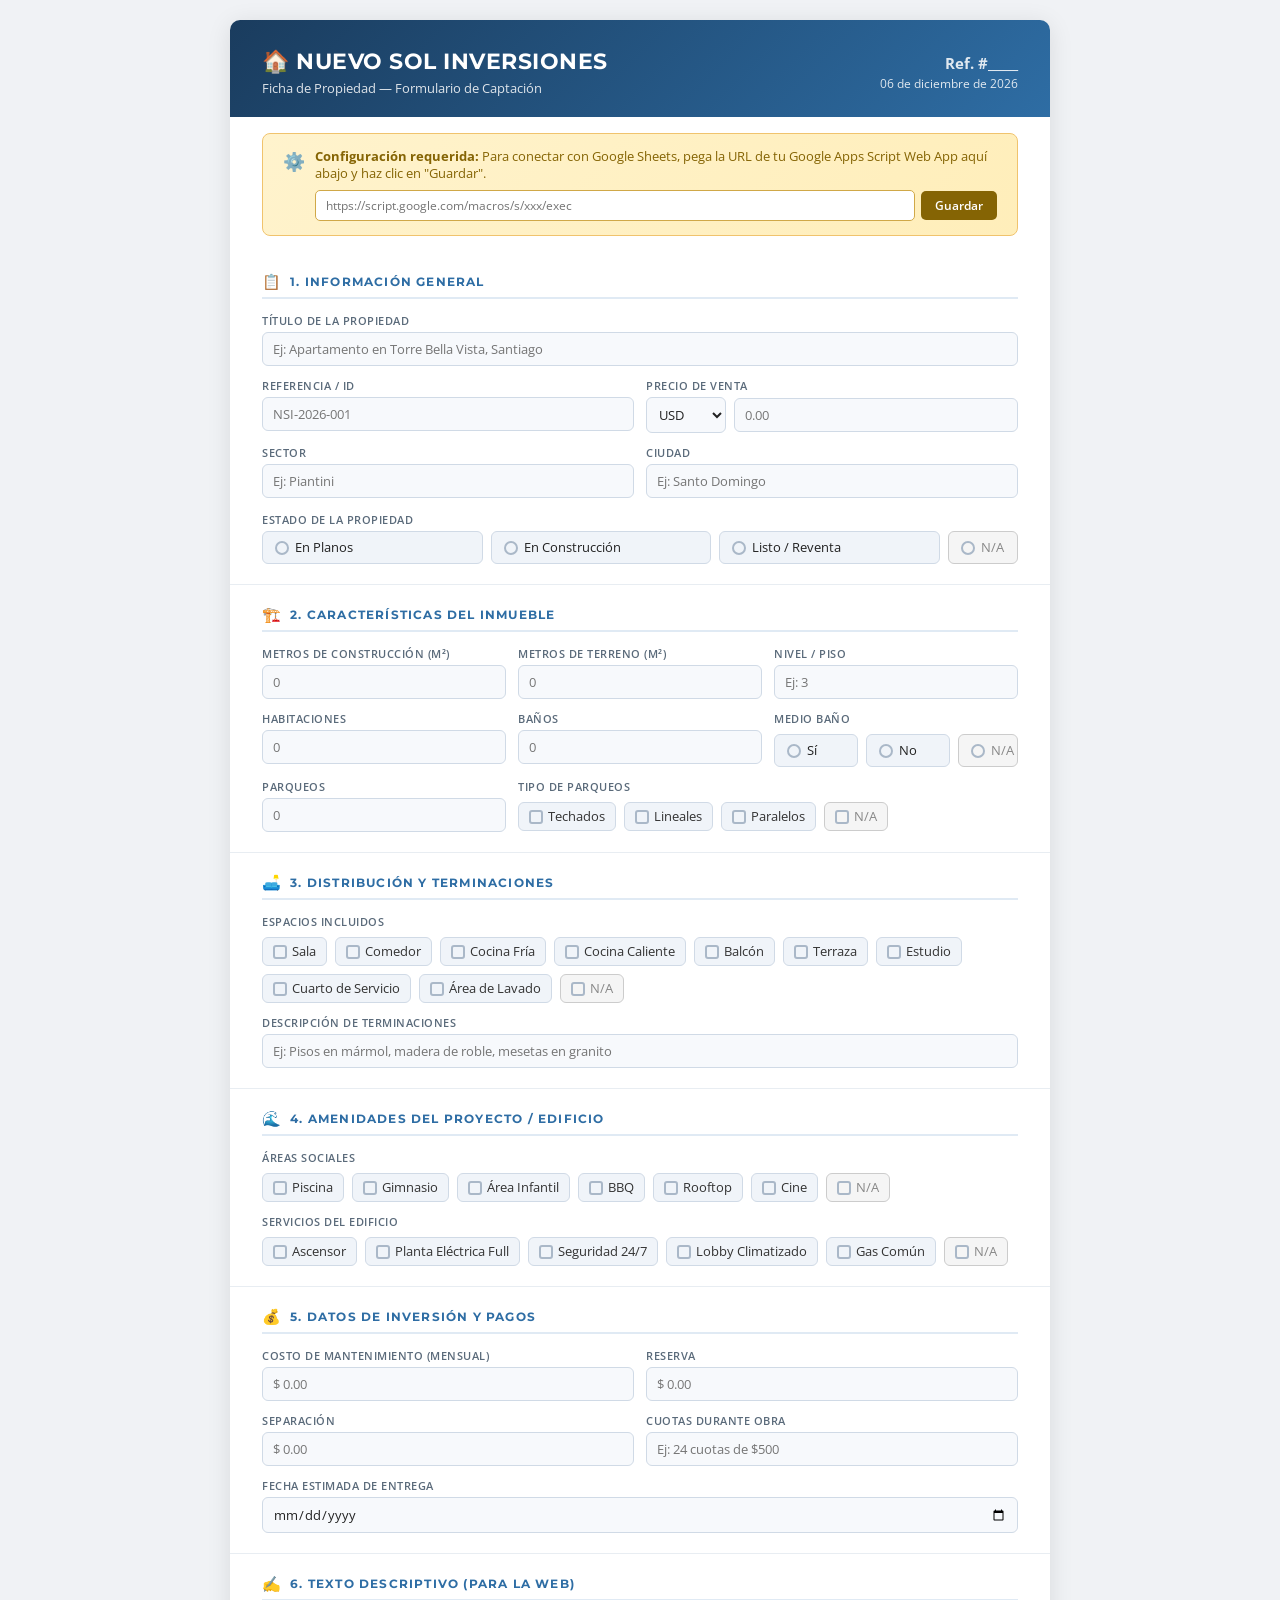
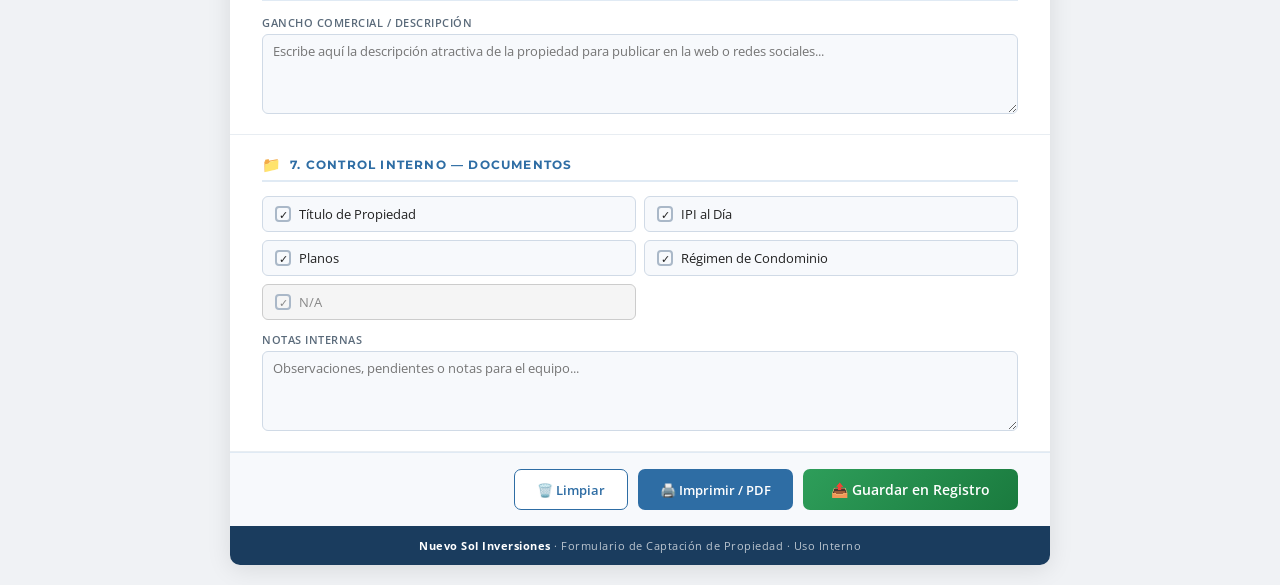
==== Fichas de propiedades/ficha_propiedad.html @ d0dce5ec "🏠 Nuevo Sol Inversiones - Ficha de propiedad interactiva con integración Google Sheets" ====
<!DOCTYPE html>
<html lang="es">
<head>
<meta charset="UTF-8">
<meta name="viewport" content="width=device-width, initial-scale=1.0">
<title>Ficha de Propiedad - Nuevo Sol Inversiones</title>
<meta name="description" content="Formulario de captación de propiedades — Nuevo Sol Inversiones. Registro interno de inmuebles.">
<style>
  @import url('https://fonts.googleapis.com/css2?family=Montserrat:wght@400;600;700&family=Open+Sans:wght@400;600&display=swap');

  * { box-sizing: border-box; margin: 0; padding: 0; }

  body {
    font-family: 'Open Sans', sans-serif;
    background: #f0f2f5;
    color: #222;
    padding: 20px;
  }

  .page {
    max-width: 820px;
    margin: 0 auto;
    background: #fff;
    border-radius: 10px;
    overflow: hidden;
    box-shadow: 0 4px 24px rgba(0,0,0,0.10);
  }

  /* HEADER */
  .header {
    background: linear-gradient(135deg, #1a3c5e 0%, #2e6da4 100%);
    color: #fff;
    padding: 28px 32px 20px;
    display: flex;
    align-items: center;
    justify-content: space-between;
    gap: 16px;
  }
  .header-left h1 {
    font-family: 'Montserrat', sans-serif;
    font-size: 22px;
    font-weight: 700;
    letter-spacing: 0.5px;
  }
  .header-left p {
    font-size: 13px;
    opacity: 0.85;
    margin-top: 4px;
  }
  .header-right {
    text-align: right;
    font-size: 12px;
    opacity: 0.85;
  }
  .header-right .ref {
    font-size: 15px;
    font-weight: 700;
    margin-bottom: 2px;
  }

  /* SECTIONS */
  .section {
    padding: 20px 32px;
    border-bottom: 1px solid #e8edf2;
  }
  .section:last-child { border-bottom: none; }

  .section-title {
    font-family: 'Montserrat', sans-serif;
    font-size: 12px;
    font-weight: 700;
    letter-spacing: 1.2px;
    text-transform: uppercase;
    color: #2e6da4;
    margin-bottom: 14px;
    padding-bottom: 6px;
    border-bottom: 2px solid #e0eaf4;
    display: flex;
    align-items: center;
    gap: 8px;
  }
  .section-title span { font-size: 15px; }

  /* GRID */
  .grid { display: grid; gap: 12px; }
  .grid-2 { grid-template-columns: 1fr 1fr; }
  .grid-3 { grid-template-columns: 1fr 1fr 1fr; }
  .col-span-2 { grid-column: span 2; }
  .col-span-3 { grid-column: span 3; }

  /* FIELD */
  .field { display: flex; flex-direction: column; gap: 4px; }
  .field label.field-label {
    font-size: 11px;
    font-weight: 600;
    color: #5a6a7a;
    text-transform: uppercase;
    letter-spacing: 0.5px;
  }
  .field input[type="text"],
  .field input[type="number"],
  .field input[type="date"],
  .field textarea,
  .field select {
    border: 1.5px solid #d0dae6;
    border-radius: 6px;
    padding: 7px 10px;
    font-size: 13px;
    font-family: 'Open Sans', sans-serif;
    color: #222;
    background: #f7f9fc;
    transition: border-color 0.2s;
    outline: none;
    width: 100%;
  }
  .field input:focus,
  .field textarea:focus,
  .field select:focus {
    border-color: #2e6da4;
    background: #fff;
  }
  .field textarea { resize: vertical; min-height: 80px; }

  /* PRECIO */
  .precio-group {
    display: flex;
    gap: 8px;
    align-items: center;
  }
  .precio-group select {
    width: 80px;
    flex-shrink: 0;
    border: 1.5px solid #d0dae6;
    border-radius: 6px;
    padding: 7px 8px;
    font-size: 13px;
    background: #f7f9fc;
    font-family: 'Open Sans', sans-serif;
    outline: none;
    cursor: pointer;
  }
  .precio-group select:focus { border-color: #2e6da4; }
  .precio-group input { flex: 1; }

  /* CHECKBOXES */
  .check-group {
    display: flex;
    flex-wrap: wrap;
    gap: 8px;
    margin-top: 4px;
  }
  .check-item {
    display: flex;
    align-items: center;
    gap: 5px;
    font-size: 12.5px;
    color: #333;
    cursor: pointer;
    background: #f0f4f9;
    border: 1.5px solid #d0dae6;
    border-radius: 6px;
    padding: 5px 10px;
    transition: all 0.15s;
    user-select: none;
  }
  .check-item:hover {
    border-color: #aab8c8;
    background: #e8ecf2;
  }
  .check-item input[type="checkbox"] {
    position: absolute;
    opacity: 0;
    width: 0;
    height: 0;
    pointer-events: none;
  }
  .check-item.checked {
    background: #e0eaf8;
    border-color: #2e6da4;
    color: #1a3c5e;
    font-weight: 600;
  }
  .check-item .box {
    width: 14px; height: 14px;
    border: 2px solid #aab8c8;
    border-radius: 3px;
    display: flex; align-items: center; justify-content: center;
    font-size: 10px; color: #2e6da4;
    flex-shrink: 0;
    transition: all 0.15s;
  }
  .check-item.checked .box {
    background: #2e6da4;
    border-color: #2e6da4;
    color: #fff;
  }

  /* N/A items */
  .check-item.na-item {
    background: #f5f5f5;
    border-color: #ccc;
    color: #888;
  }
  .check-item.na-item:hover {
    background: #eee;
    border-color: #aaa;
  }
  .check-item.na-item.checked {
    background: #e8e8e8;
    border-color: #999;
    color: #555;
    font-weight: 600;
  }
  .check-item.na-item.checked .box {
    background: #999;
    border-color: #999;
    color: #fff;
  }

  /* ESTADO (radio groups) */
  .estado-group {
    display: flex;
    gap: 8px;
    flex-wrap: wrap;
  }
  .estado-item {
    flex: 1;
    min-width: 100px;
    display: flex;
    align-items: center;
    gap: 6px;
    font-size: 12.5px;
    cursor: pointer;
    background: #f0f4f9;
    border: 1.5px solid #d0dae6;
    border-radius: 6px;
    padding: 7px 12px;
    transition: all 0.15s;
    user-select: none;
  }
  .estado-item:hover {
    border-color: #aab8c8;
    background: #e8ecf2;
  }
  .estado-item input[type="radio"] {
    position: absolute;
    opacity: 0;
    width: 0;
    height: 0;
    pointer-events: none;
  }
  .estado-item.selected {
    background: #e0eaf8;
    border-color: #2e6da4;
    color: #1a3c5e;
    font-weight: 600;
  }
  .radio-dot {
    width: 14px; height: 14px;
    border: 2px solid #aab8c8;
    border-radius: 50%;
    display: flex; align-items: center; justify-content: center;
    flex-shrink: 0;
    transition: all 0.15s;
  }
  .estado-item.selected .radio-dot {
    border-color: #2e6da4;
    background: #2e6da4;
    box-shadow: inset 0 0 0 3px #fff;
  }

  /* N/A radio */
  .estado-item.na-item {
    background: #f5f5f5;
    border-color: #ccc;
    color: #888;
    flex: 0;
    min-width: 70px;
  }
  .estado-item.na-item:hover {
    background: #eee;
    border-color: #aaa;
  }
  .estado-item.na-item.selected {
    background: #e8e8e8;
    border-color: #999;
    color: #555;
    font-weight: 600;
  }
  .estado-item.na-item.selected .radio-dot {
    border-color: #999;
    background: #999;
    box-shadow: inset 0 0 0 3px #fff;
  }

  /* DOCS CHECKLIST */
  .doc-list {
    display: grid;
    grid-template-columns: 1fr 1fr;
    gap: 8px;
  }
  .doc-item {
    display: flex;
    align-items: center;
    gap: 8px;
    font-size: 13px;
    padding: 8px 12px;
    background: #f7f9fc;
    border: 1.5px solid #d0dae6;
    border-radius: 6px;
    cursor: pointer;
    transition: all 0.15s;
    user-select: none;
  }
  .doc-item:hover {
    border-color: #aab8c8;
    background: #eef2f7;
  }
  .doc-item.checked {
    background: #eaf5ea;
    border-color: #3a9a5c;
    color: #1e5c33;
    font-weight: 600;
  }
  .doc-item input[type="checkbox"] {
    position: absolute;
    opacity: 0;
    width: 0;
    height: 0;
    pointer-events: none;
  }
  .doc-box {
    width: 16px; height: 16px;
    border: 2px solid #aab8c8;
    border-radius: 4px;
    display: flex; align-items: center; justify-content: center;
    font-size: 11px;
    flex-shrink: 0;
    transition: all 0.15s;
  }
  .doc-item.checked .doc-box {
    background: #3a9a5c;
    border-color: #3a9a5c;
    color: #fff;
  }
  /* N/A doc item */
  .doc-item.na-item {
    background: #f5f5f5;
    border-color: #ccc;
    color: #888;
  }
  .doc-item.na-item:hover {
    background: #eee;
    border-color: #aaa;
  }
  .doc-item.na-item.checked {
    background: #e8e8e8;
    border-color: #999;
    color: #555;
    font-weight: 600;
  }
  .doc-item.na-item.checked .doc-box {
    background: #999;
    border-color: #999;
    color: #fff;
  }

  /* FOOTER */
  .footer {
    background: #1a3c5e;
    color: rgba(255,255,255,0.7);
    text-align: center;
    padding: 12px;
    font-size: 11px;
    letter-spacing: 0.5px;
  }
  .footer strong { color: #fff; }

  /* ACTIONS */
  .actions {
    display: flex;
    justify-content: flex-end;
    gap: 10px;
    padding: 16px 32px;
    background: #f7f9fc;
    border-top: 1px solid #e0eaf4;
    flex-wrap: wrap;
  }
  .btn {
    padding: 9px 22px;
    border-radius: 7px;
    font-size: 13px;
    font-weight: 600;
    cursor: pointer;
    border: none;
    font-family: 'Open Sans', sans-serif;
    transition: all 0.2s;
    display: inline-flex;
    align-items: center;
    gap: 6px;
  }
  .btn-outline {
    background: #fff;
    border: 1.5px solid #2e6da4;
    color: #2e6da4;
  }
  .btn-outline:hover { background: #e0eaf8; }
  .btn-primary {
    background: #2e6da4;
    color: #fff;
  }
  .btn-primary:hover { background: #1a3c5e; }
  .btn-success {
    background: linear-gradient(135deg, #2e9e5a 0%, #1a7a3e 100%);
    color: #fff;
    padding: 11px 28px;
    font-size: 14px;
  }
  .btn-success:hover { background: linear-gradient(135deg, #1a7a3e 0%, #145c2e 100%); }
  .btn:disabled {
    opacity: 0.6;
    cursor: not-allowed;
  }

  /* SPINNER */
  .spinner {
    width: 16px;
    height: 16px;
    border: 2px solid rgba(255,255,255,0.3);
    border-top-color: #fff;
    border-radius: 50%;
    animation: spin 0.6s linear infinite;
    display: none;
  }
  .btn.loading .spinner { display: inline-block; }
  .btn.loading .btn-text { display: none; }
  @keyframes spin { to { transform: rotate(360deg); } }

  /* TOAST */
  .toast-container {
    position: fixed;
    top: 20px;
    right: 20px;
    z-index: 10000;
    display: flex;
    flex-direction: column;
    gap: 10px;
  }
  .toast {
    padding: 14px 22px;
    border-radius: 10px;
    font-size: 13px;
    font-weight: 600;
    font-family: 'Open Sans', sans-serif;
    color: #fff;
    box-shadow: 0 6px 24px rgba(0,0,0,0.18);
    animation: toastIn 0.35s ease-out;
    display: flex;
    align-items: center;
    gap: 8px;
    max-width: 360px;
  }
  .toast.success { background: linear-gradient(135deg, #2e9e5a, #1a7a3e); }
  .toast.error { background: linear-gradient(135deg, #d9534f, #b52b27); }
  .toast.info { background: linear-gradient(135deg, #2e6da4, #1a3c5e); }
  .toast.removing { animation: toastOut 0.3s ease-in forwards; }
  @keyframes toastIn { from { opacity: 0; transform: translateX(80px); } to { opacity: 1; transform: translateX(0); } }
  @keyframes toastOut { from { opacity: 1; transform: translateX(0); } to { opacity: 0; transform: translateX(80px); } }

  /* CONFIG BANNER */
  .config-banner {
    background: linear-gradient(135deg, #fff3cd 0%, #ffeeba 100%);
    border: 1.5px solid #f0c36d;
    border-radius: 8px;
    padding: 14px 20px;
    margin: 16px 32px;
    font-size: 12.5px;
    color: #856404;
    display: flex;
    align-items: flex-start;
    gap: 10px;
  }
  .config-banner .banner-icon { font-size: 18px; flex-shrink: 0; margin-top: 1px; }
  .config-banner code {
    background: rgba(0,0,0,0.08);
    padding: 2px 6px;
    border-radius: 4px;
    font-size: 11px;
    word-break: break-all;
  }
  .config-banner a {
    color: #856404;
    font-weight: 600;
  }

  @media print {
    body { background: #fff; padding: 0; }
    .page { box-shadow: none; border-radius: 0; }
    .actions { display: none; }
    .config-banner { display: none; }
    .toast-container { display: none; }
  }

  @media (max-width: 600px) {
    .grid-2, .grid-3 { grid-template-columns: 1fr; }
    .col-span-2, .col-span-3 { grid-column: span 1; }
    .doc-list { grid-template-columns: 1fr; }
    .section { padding: 16px; }
    .header { flex-direction: column; align-items: flex-start; }
    .header-right { text-align: left; }
    .actions { padding: 12px 16px; }
    .config-banner { margin: 12px 16px; }
  }
</style>
</head>
<body>

<div class="toast-container" id="toastContainer"></div>

<div class="page">

  <!-- HEADER -->
  <div class="header">
    <div class="header-left">
      <h1>🏠 NUEVO SOL INVERSIONES</h1>
      <p>Ficha de Propiedad — Formulario de Captación</p>
    </div>
    <div class="header-right">
      <div class="ref">Ref. #<span id="refNum">_____</span></div>
      <div id="fechaHoy"></div>
    </div>
  </div>

  <!-- CONFIG BANNER -->
  <div class="config-banner" id="configBanner">
    <div class="banner-icon">⚙️</div>
    <div>
      <strong>Configuración requerida:</strong> Para conectar con Google Sheets, pega la URL de tu Google Apps Script Web App aquí abajo y haz clic en "Guardar".<br>
      <div style="margin-top:8px; display:flex; gap:6px; align-items:center; flex-wrap:wrap;">
        <input type="text" id="sheetsUrlInput" placeholder="https://script.google.com/macros/s/xxx/exec" 
               style="flex:1; min-width:200px; padding:6px 10px; border:1.5px solid #d0a848; border-radius:5px; font-size:12px; font-family:'Open Sans',sans-serif; outline:none;">
        <button onclick="saveGoogleSheetsUrl()" style="padding:6px 14px; background:#856404; color:#fff; border:none; border-radius:5px; font-size:12px; font-weight:600; cursor:pointer; font-family:'Open Sans',sans-serif;">Guardar</button>
      </div>
    </div>
  </div>

  <form id="propertyForm" onsubmit="return false;">

  <!-- 1. INFORMACIÓN GENERAL -->
  <div class="section">
    <div class="section-title"><span>📋</span> 1. Información General</div>
    <div class="grid grid-2">
      <div class="field col-span-2">
        <label class="field-label" for="titulo_propiedad">Título de la Propiedad</label>
        <input type="text" id="titulo_propiedad" name="titulo_propiedad" placeholder="Ej: Apartamento en Torre Bella Vista, Santiago">
      </div>
      <div class="field">
        <label class="field-label" for="referencia_id">Referencia / ID</label>
        <input type="text" id="referencia_id" name="referencia_id" placeholder="NSI-2026-001" oninput="document.getElementById('refNum').textContent = this.value || '_____'">
      </div>
      <div class="field">
        <label class="field-label">Precio de Venta</label>
        <div class="precio-group">
          <select id="moneda" name="moneda">
            <option value="USD">USD</option>
            <option value="DOP">DOP</option>
          </select>
          <input type="text" id="precio_venta" name="precio_venta" placeholder="0.00">
        </div>
      </div>
      <div class="field">
        <label class="field-label" for="sector">Sector</label>
        <input type="text" id="sector" name="sector" placeholder="Ej: Piantini">
      </div>
      <div class="field">
        <label class="field-label" for="ciudad">Ciudad</label>
        <input type="text" id="ciudad" name="ciudad" placeholder="Ej: Santo Domingo">
      </div>
    </div>
    <div style="margin-top:14px;">
      <div class="field">
        <label class="field-label">Estado de la Propiedad</label>
        <div class="estado-group" id="estadoGroup" data-name="estado_propiedad">
          <label class="estado-item" onclick="selectRadio(this)">
            <input type="radio" name="estado_propiedad" value="En Planos">
            <div class="radio-dot"></div> En Planos
          </label>
          <label class="estado-item" onclick="selectRadio(this)">
            <input type="radio" name="estado_propiedad" value="En Construcción">
            <div class="radio-dot"></div> En Construcción
          </label>
          <label class="estado-item" onclick="selectRadio(this)">
            <input type="radio" name="estado_propiedad" value="Listo / Reventa">
            <div class="radio-dot"></div> Listo / Reventa
          </label>
          <label class="estado-item na-item" onclick="selectRadio(this)">
            <input type="radio" name="estado_propiedad" value="N/A">
            <div class="radio-dot"></div> N/A
          </label>
        </div>
      </div>
    </div>
  </div>

  <!-- 2. CARACTERÍSTICAS -->
  <div class="section">
    <div class="section-title"><span>🏗️</span> 2. Características del Inmueble</div>
    <div class="grid grid-3">
      <div class="field">
        <label class="field-label" for="metros_construccion">Metros de Construcción (m²)</label>
        <input type="number" id="metros_construccion" name="metros_construccion" placeholder="0" min="0">
      </div>
      <div class="field">
        <label class="field-label" for="metros_terreno">Metros de Terreno (m²)</label>
        <input type="number" id="metros_terreno" name="metros_terreno" placeholder="0" min="0">
      </div>
      <div class="field">
        <label class="field-label" for="nivel_piso">Nivel / Piso</label>
        <input type="text" id="nivel_piso" name="nivel_piso" placeholder="Ej: 3">
      </div>
      <div class="field">
        <label class="field-label" for="habitaciones">Habitaciones</label>
        <input type="number" id="habitaciones" name="habitaciones" placeholder="0" min="0">
      </div>
      <div class="field">
        <label class="field-label" for="banos">Baños</label>
        <input type="number" id="banos" name="banos" placeholder="0" min="0">
      </div>
      <div class="field">
        <label class="field-label">Medio Baño</label>
        <div class="estado-group" style="margin-top:4px;" data-name="medio_bano">
          <label class="estado-item" onclick="selectRadio(this)" style="min-width:60px">
            <input type="radio" name="medio_bano" value="Sí">
            <div class="radio-dot"></div> Sí
          </label>
          <label class="estado-item" onclick="selectRadio(this)" style="min-width:60px">
            <input type="radio" name="medio_bano" value="No">
            <div class="radio-dot"></div> No
          </label>
          <label class="estado-item na-item" onclick="selectRadio(this)" style="min-width:60px">
            <input type="radio" name="medio_bano" value="N/A">
            <div class="radio-dot"></div> N/A
          </label>
        </div>
      </div>
      <div class="field">
        <label class="field-label" for="parqueos_cantidad">Parqueos</label>
        <input type="number" id="parqueos_cantidad" name="parqueos_cantidad" placeholder="0" min="0">
      </div>
      <div class="field col-span-2">
        <label class="field-label">Tipo de Parqueos</label>
        <div class="check-group" data-group="tipo_parqueos">
          <label class="check-item" onclick="toggleCheck(this)"><input type="checkbox" name="tipo_parqueos" value="Techados"><div class="box"></div> Techados</label>
          <label class="check-item" onclick="toggleCheck(this)"><input type="checkbox" name="tipo_parqueos" value="Lineales"><div class="box"></div> Lineales</label>
          <label class="check-item" onclick="toggleCheck(this)"><input type="checkbox" name="tipo_parqueos" value="Paralelos"><div class="box"></div> Paralelos</label>
          <label class="check-item na-item" onclick="toggleNa(this, 'tipo_parqueos')"><input type="checkbox" name="tipo_parqueos" value="N/A"><div class="box"></div> N/A</label>
        </div>
      </div>
    </div>
  </div>

  <!-- 3. DISTRIBUCIÓN Y TERMINACIONES -->
  <div class="section">
    <div class="section-title"><span>🛋️</span> 3. Distribución y Terminaciones</div>
    <div class="field" style="margin-bottom:12px;">
      <label class="field-label">Espacios Incluidos</label>
      <div class="check-group" data-group="espacios_incluidos">
        <label class="check-item" onclick="toggleCheck(this)"><input type="checkbox" name="espacios_incluidos" value="Sala"><div class="box"></div> Sala</label>
        <label class="check-item" onclick="toggleCheck(this)"><input type="checkbox" name="espacios_incluidos" value="Comedor"><div class="box"></div> Comedor</label>
        <label class="check-item" onclick="toggleCheck(this)"><input type="checkbox" name="espacios_incluidos" value="Cocina Fría"><div class="box"></div> Cocina Fría</label>
        <label class="check-item" onclick="toggleCheck(this)"><input type="checkbox" name="espacios_incluidos" value="Cocina Caliente"><div class="box"></div> Cocina Caliente</label>
        <label class="check-item" onclick="toggleCheck(this)"><input type="checkbox" name="espacios_incluidos" value="Balcón"><div class="box"></div> Balcón</label>
        <label class="check-item" onclick="toggleCheck(this)"><input type="checkbox" name="espacios_incluidos" value="Terraza"><div class="box"></div> Terraza</label>
        <label class="check-item" onclick="toggleCheck(this)"><input type="checkbox" name="espacios_incluidos" value="Estudio"><div class="box"></div> Estudio</label>
        <label class="check-item" onclick="toggleCheck(this)"><input type="checkbox" name="espacios_incluidos" value="Cuarto de Servicio"><div class="box"></div> Cuarto de Servicio</label>
        <label class="check-item" onclick="toggleCheck(this)"><input type="checkbox" name="espacios_incluidos" value="Área de Lavado"><div class="box"></div> Área de Lavado</label>
        <label class="check-item na-item" onclick="toggleNa(this, 'espacios_incluidos')"><input type="checkbox" name="espacios_incluidos" value="N/A"><div class="box"></div> N/A</label>
      </div>
    </div>
    <div class="field">
      <label class="field-label" for="terminaciones">Descripción de Terminaciones</label>
      <input type="text" id="terminaciones" name="terminaciones" placeholder="Ej: Pisos en mármol, madera de roble, mesetas en granito">
    </div>
  </div>

  <!-- 4. AMENIDADES -->
  <div class="section">
    <div class="section-title"><span>🌊</span> 4. Amenidades del Proyecto / Edificio</div>
    <div class="field" style="margin-bottom:12px;">
      <label class="field-label">Áreas Sociales</label>
      <div class="check-group" data-group="areas_sociales">
        <label class="check-item" onclick="toggleCheck(this)"><input type="checkbox" name="areas_sociales" value="Piscina"><div class="box"></div> Piscina</label>
        <label class="check-item" onclick="toggleCheck(this)"><input type="checkbox" name="areas_sociales" value="Gimnasio"><div class="box"></div> Gimnasio</label>
        <label class="check-item" onclick="toggleCheck(this)"><input type="checkbox" name="areas_sociales" value="Área Infantil"><div class="box"></div> Área Infantil</label>
        <label class="check-item" onclick="toggleCheck(this)"><input type="checkbox" name="areas_sociales" value="BBQ"><div class="box"></div> BBQ</label>
        <label class="check-item" onclick="toggleCheck(this)"><input type="checkbox" name="areas_sociales" value="Rooftop"><div class="box"></div> Rooftop</label>
        <label class="check-item" onclick="toggleCheck(this)"><input type="checkbox" name="areas_sociales" value="Cine"><div class="box"></div> Cine</label>
        <label class="check-item na-item" onclick="toggleNa(this, 'areas_sociales')"><input type="checkbox" name="areas_sociales" value="N/A"><div class="box"></div> N/A</label>
      </div>
    </div>
    <div class="field">
      <label class="field-label">Servicios del Edificio</label>
      <div class="check-group" data-group="servicios_edificio">
        <label class="check-item" onclick="toggleCheck(this)"><input type="checkbox" name="servicios_edificio" value="Ascensor"><div class="box"></div> Ascensor</label>
        <label class="check-item" onclick="toggleCheck(this)"><input type="checkbox" name="servicios_edificio" value="Planta Eléctrica Full"><div class="box"></div> Planta Eléctrica Full</label>
        <label class="check-item" onclick="toggleCheck(this)"><input type="checkbox" name="servicios_edificio" value="Seguridad 24/7"><div class="box"></div> Seguridad 24/7</label>
        <label class="check-item" onclick="toggleCheck(this)"><input type="checkbox" name="servicios_edificio" value="Lobby Climatizado"><div class="box"></div> Lobby Climatizado</label>
        <label class="check-item" onclick="toggleCheck(this)"><input type="checkbox" name="servicios_edificio" value="Gas Común"><div class="box"></div> Gas Común</label>
        <label class="check-item na-item" onclick="toggleNa(this, 'servicios_edificio')"><input type="checkbox" name="servicios_edificio" value="N/A"><div class="box"></div> N/A</label>
      </div>
    </div>
  </div>

  <!-- 5. DATOS DE INVERSIÓN -->
  <div class="section">
    <div class="section-title"><span>💰</span> 5. Datos de Inversión y Pagos</div>
    <div class="grid grid-2">
      <div class="field">
        <label class="field-label" for="costo_mantenimiento">Costo de Mantenimiento (mensual)</label>
        <input type="text" id="costo_mantenimiento" name="costo_mantenimiento" placeholder="$ 0.00">
      </div>
      <div class="field">
        <label class="field-label" for="reserva">Reserva</label>
        <input type="text" id="reserva" name="reserva" placeholder="$ 0.00">
      </div>
      <div class="field">
        <label class="field-label" for="separacion">Separación</label>
        <input type="text" id="separacion" name="separacion" placeholder="$ 0.00">
      </div>
      <div class="field">
        <label class="field-label" for="cuotas_obra">Cuotas durante Obra</label>
        <input type="text" id="cuotas_obra" name="cuotas_obra" placeholder="Ej: 24 cuotas de $500">
      </div>
      <div class="field col-span-2">
        <label class="field-label" for="fecha_entrega">Fecha Estimada de Entrega</label>
        <input type="date" id="fecha_entrega" name="fecha_entrega">
      </div>
    </div>
  </div>

  <!-- 6. TEXTO DESCRIPTIVO -->
  <div class="section">
    <div class="section-title"><span>✍️</span> 6. Texto Descriptivo (para la Web)</div>
    <div class="field">
      <label class="field-label" for="descripcion_web">Gancho Comercial / Descripción</label>
      <textarea id="descripcion_web" name="descripcion_web" placeholder="Escribe aquí la descripción atractiva de la propiedad para publicar en la web o redes sociales..."></textarea>
    </div>
  </div>

  <!-- 7. CONTROL INTERNO -->
  <div class="section">
    <div class="section-title"><span>📁</span> 7. Control Interno — Documentos</div>
    <div class="doc-list" data-group="documentos">
      <label class="doc-item" onclick="toggleDoc(this)">
        <input type="checkbox" name="documentos" value="Título de Propiedad"><div class="doc-box">✓</div> Título de Propiedad
      </label>
      <label class="doc-item" onclick="toggleDoc(this)">
        <input type="checkbox" name="documentos" value="IPI al Día"><div class="doc-box">✓</div> IPI al Día
      </label>
      <label class="doc-item" onclick="toggleDoc(this)">
        <input type="checkbox" name="documentos" value="Planos"><div class="doc-box">✓</div> Planos
      </label>
      <label class="doc-item" onclick="toggleDoc(this)">
        <input type="checkbox" name="documentos" value="Régimen de Condominio"><div class="doc-box">✓</div> Régimen de Condominio
      </label>
      <label class="doc-item na-item" onclick="toggleDocNa(this)">
        <input type="checkbox" name="documentos" value="N/A"><div class="doc-box">✓</div> N/A
      </label>
    </div>
    <div class="field" style="margin-top:12px;">
      <label class="field-label" for="notas_internas">Notas Internas</label>
      <textarea id="notas_internas" name="notas_internas" placeholder="Observaciones, pendientes o notas para el equipo..."></textarea>
    </div>
  </div>

  <!-- ACTIONS -->
  <div class="actions">
    <button type="button" class="btn btn-outline" onclick="resetForm()" id="btnReset">🗑️ Limpiar</button>
    <button type="button" class="btn btn-primary" onclick="window.print()" id="btnPrint">🖨️ Imprimir / PDF</button>
    <button type="button" class="btn btn-success" onclick="submitToSheets()" id="btnSubmit">
      <span class="btn-text">📤 Guardar en Registro</span>
      <span class="spinner"></span>
    </button>
  </div>

  </form>

  <!-- FOOTER -->
  <div class="footer">
    <strong>Nuevo Sol Inversiones</strong> · Formulario de Captación de Propiedad · Uso Interno
  </div>

</div>

<script>
  // ============================
  // FECHA
  // ============================
  const hoy = new Date();
  document.getElementById('fechaHoy').textContent = hoy.toLocaleDateString('es-DO', {day:'2-digit', month:'long', year:'numeric'});

  // ============================
  // GOOGLE SHEETS URL CONFIG
  // ============================
  let GOOGLE_SHEETS_URL = localStorage.getItem('nuevo_sol_sheets_url') || '';

  function saveGoogleSheetsUrl() {
    const input = document.getElementById('sheetsUrlInput');
    const url = input.value.trim();
    if (!url) {
      showToast('Por favor, ingresa la URL del Web App', 'error');
      return;
    }
    GOOGLE_SHEETS_URL = url;
    localStorage.setItem('nuevo_sol_sheets_url', url);
    showToast('✅ URL guardada correctamente. Ya puedes enviar datos.', 'success');
    document.getElementById('configBanner').style.display = 'none';
  }

  // Si ya existe la URL en localStorage, ocultar el banner
  if (GOOGLE_SHEETS_URL) {
    document.getElementById('sheetsUrlInput').value = GOOGLE_SHEETS_URL;
    document.getElementById('configBanner').style.display = 'none';
  }

  // ============================
  // CHECKBOX TOGGLE
  // ============================
  function toggleCheck(el) {
    const cb = el.querySelector('input[type="checkbox"]');
    const isNa = el.classList.contains('na-item');

    // If clicking a regular item, uncheck N/A in same group
    if (!isNa) {
      const group = el.closest('[data-group]');
      if (group) {
        const naItem = group.querySelector('.na-item');
        if (naItem && naItem.classList.contains('checked')) {
          naItem.classList.remove('checked');
          naItem.querySelector('input[type="checkbox"]').checked = false;
        }
      }
    }

    cb.checked = !cb.checked;
    el.classList.toggle('checked', cb.checked);
  }

  // ============================
  // N/A CHECKBOX TOGGLE
  // ============================
  function toggleNa(el, groupName) {
    const cb = el.querySelector('input[type="checkbox"]');
    cb.checked = !cb.checked;
    el.classList.toggle('checked', cb.checked);

    // If N/A is now checked, uncheck all others in group
    if (cb.checked) {
      const group = el.closest('[data-group]');
      if (group) {
        group.querySelectorAll('.check-item:not(.na-item)').forEach(item => {
          item.classList.remove('checked');
          item.querySelector('input[type="checkbox"]').checked = false;
        });
      }
    }
  }

  // ============================
  // DOC CHECKBOX TOGGLE
  // ============================
  function toggleDoc(el) {
    const cb = el.querySelector('input[type="checkbox"]');

    // Uncheck N/A in docs
    const group = el.closest('[data-group]');
    if (group) {
      const naItem = group.querySelector('.na-item');
      if (naItem && naItem.classList.contains('checked')) {
        naItem.classList.remove('checked');
        naItem.querySelector('input[type="checkbox"]').checked = false;
      }
    }

    cb.checked = !cb.checked;
    el.classList.toggle('checked', cb.checked);
  }

  function toggleDocNa(el) {
    const cb = el.querySelector('input[type="checkbox"]');
    cb.checked = !cb.checked;
    el.classList.toggle('checked', cb.checked);

    // If N/A is checked, uncheck all other docs
    if (cb.checked) {
      const group = el.closest('[data-group]');
      if (group) {
        group.querySelectorAll('.doc-item:not(.na-item)').forEach(item => {
          item.classList.remove('checked');
          item.querySelector('input[type="checkbox"]').checked = false;
        });
      }
    }
  }

  // ============================
  // RADIO SELECT
  // ============================
  function selectRadio(el) {
    const group = el.parentElement;
    const radio = el.querySelector('input[type="radio"]');
    
    // Remove selected from all
    group.querySelectorAll('.estado-item').forEach(i => i.classList.remove('selected'));
    
    // Select this one
    el.classList.add('selected');
    radio.checked = true;
  }

  // ============================
  // RESET FORM
  // ============================
  function resetForm() {
    if (!confirm('¿Seguro que deseas limpiar todo el formulario?')) return;
    
    // Clear text/number/date inputs and textareas
    document.querySelectorAll('#propertyForm input[type="text"], #propertyForm input[type="number"], #propertyForm input[type="date"], #propertyForm textarea').forEach(i => i.value = '');
    
    // Reset select to first option
    document.querySelectorAll('#propertyForm select').forEach(s => s.selectedIndex = 0);
    
    // Uncheck all checkboxes
    document.querySelectorAll('.check-item, .doc-item').forEach(i => {
      i.classList.remove('checked');
      const cb = i.querySelector('input[type="checkbox"]');
      if (cb) cb.checked = false;
    });
    
    // Uncheck all radios
    document.querySelectorAll('.estado-item').forEach(i => {
      i.classList.remove('selected');
      const radio = i.querySelector('input[type="radio"]');
      if (radio) radio.checked = false;
    });
    
    document.getElementById('refNum').textContent = '_____';
    showToast('Formulario limpiado correctamente', 'info');
  }

  // ============================
  // COLLECT FORM DATA
  // ============================
  function collectFormData() {
    const data = {};

    // Simple text/number/date fields
    const simpleFields = [
      'titulo_propiedad', 'referencia_id', 'precio_venta', 'sector', 'ciudad',
      'metros_construccion', 'metros_terreno', 'nivel_piso', 'habitaciones', 'banos',
      'parqueos_cantidad', 'terminaciones', 'costo_mantenimiento', 'reserva',
      'separacion', 'cuotas_obra', 'fecha_entrega', 'descripcion_web', 'notas_internas'
    ];

    simpleFields.forEach(name => {
      const el = document.getElementById(name);
      data[name] = el ? el.value.trim() : '';
    });

    // Moneda select
    data.moneda = document.getElementById('moneda').value;

    // Radio groups
    const radioGroups = ['estado_propiedad', 'medio_bano'];
    radioGroups.forEach(name => {
      const checked = document.querySelector(`input[name="${name}"]:checked`);
      data[name] = checked ? checked.value : '';
    });

    // Checkbox groups
    const checkGroups = ['tipo_parqueos', 'espacios_incluidos', 'areas_sociales', 'servicios_edificio', 'documentos'];
    checkGroups.forEach(name => {
      const checked = document.querySelectorAll(`input[name="${name}"]:checked`);
      const values = Array.from(checked).map(cb => cb.value);
      data[name] = values.join(', ');
    });

    return data;
  }

  // ============================
  // SUBMIT TO GOOGLE SHEETS
  // ============================
  async function submitToSheets() {
    if (!GOOGLE_SHEETS_URL) {
      showToast('⚠️ Primero configura la URL de Google Sheets', 'error');
      document.getElementById('configBanner').style.display = 'flex';
      return;
    }

    const btn = document.getElementById('btnSubmit');
    btn.classList.add('loading');
    btn.disabled = true;

    const data = collectFormData();

    // Validate at least reference
    if (!data.referencia_id) {
      showToast('⚠️ Ingresa al menos la Referencia / ID de la propiedad', 'error');
      btn.classList.remove('loading');
      btn.disabled = false;
      return;
    }

    try {
      const response = await fetch(GOOGLE_SHEETS_URL, {
        method: 'POST',
        mode: 'no-cors',
        headers: { 'Content-Type': 'application/json' },
        body: JSON.stringify(data)
      });

      // With no-cors we can't read the response, but if fetch doesn't throw, it was sent
      showToast('✅ Propiedad guardada exitosamente en Google Sheets', 'success');
      
      // Ask if they want to clear the form
      setTimeout(() => {
        if (confirm('¿Deseas limpiar el formulario para registrar otra propiedad?')) {
          resetFormSilent();
        }
      }, 1000);

    } catch (error) {
      console.error('Error:', error);
      showToast('❌ Error al enviar datos. Verifica la URL de Google Sheets.', 'error');
    } finally {
      btn.classList.remove('loading');
      btn.disabled = false;
    }
  }

  // Silent reset (no confirmation)
  function resetFormSilent() {
    document.querySelectorAll('#propertyForm input[type="text"], #propertyForm input[type="number"], #propertyForm input[type="date"], #propertyForm textarea').forEach(i => i.value = '');
    document.querySelectorAll('#propertyForm select').forEach(s => s.selectedIndex = 0);
    document.querySelectorAll('.check-item, .doc-item').forEach(i => {
      i.classList.remove('checked');
      const cb = i.querySelector('input[type="checkbox"]');
      if (cb) cb.checked = false;
    });
    document.querySelectorAll('.estado-item').forEach(i => {
      i.classList.remove('selected');
      const radio = i.querySelector('input[type="radio"]');
      if (radio) radio.checked = false;
    });
    document.getElementById('refNum').textContent = '_____';
  }

  // ============================
  // TOAST NOTIFICATIONS
  // ============================
  function showToast(message, type = 'info') {
    const container = document.getElementById('toastContainer');
    const toast = document.createElement('div');
    toast.className = `toast ${type}`;
    toast.innerHTML = message;
    container.appendChild(toast);

    setTimeout(() => {
      toast.classList.add('removing');
      setTimeout(() => toast.remove(), 300);
    }, 4000);
  }
</script>
</body>
</html>
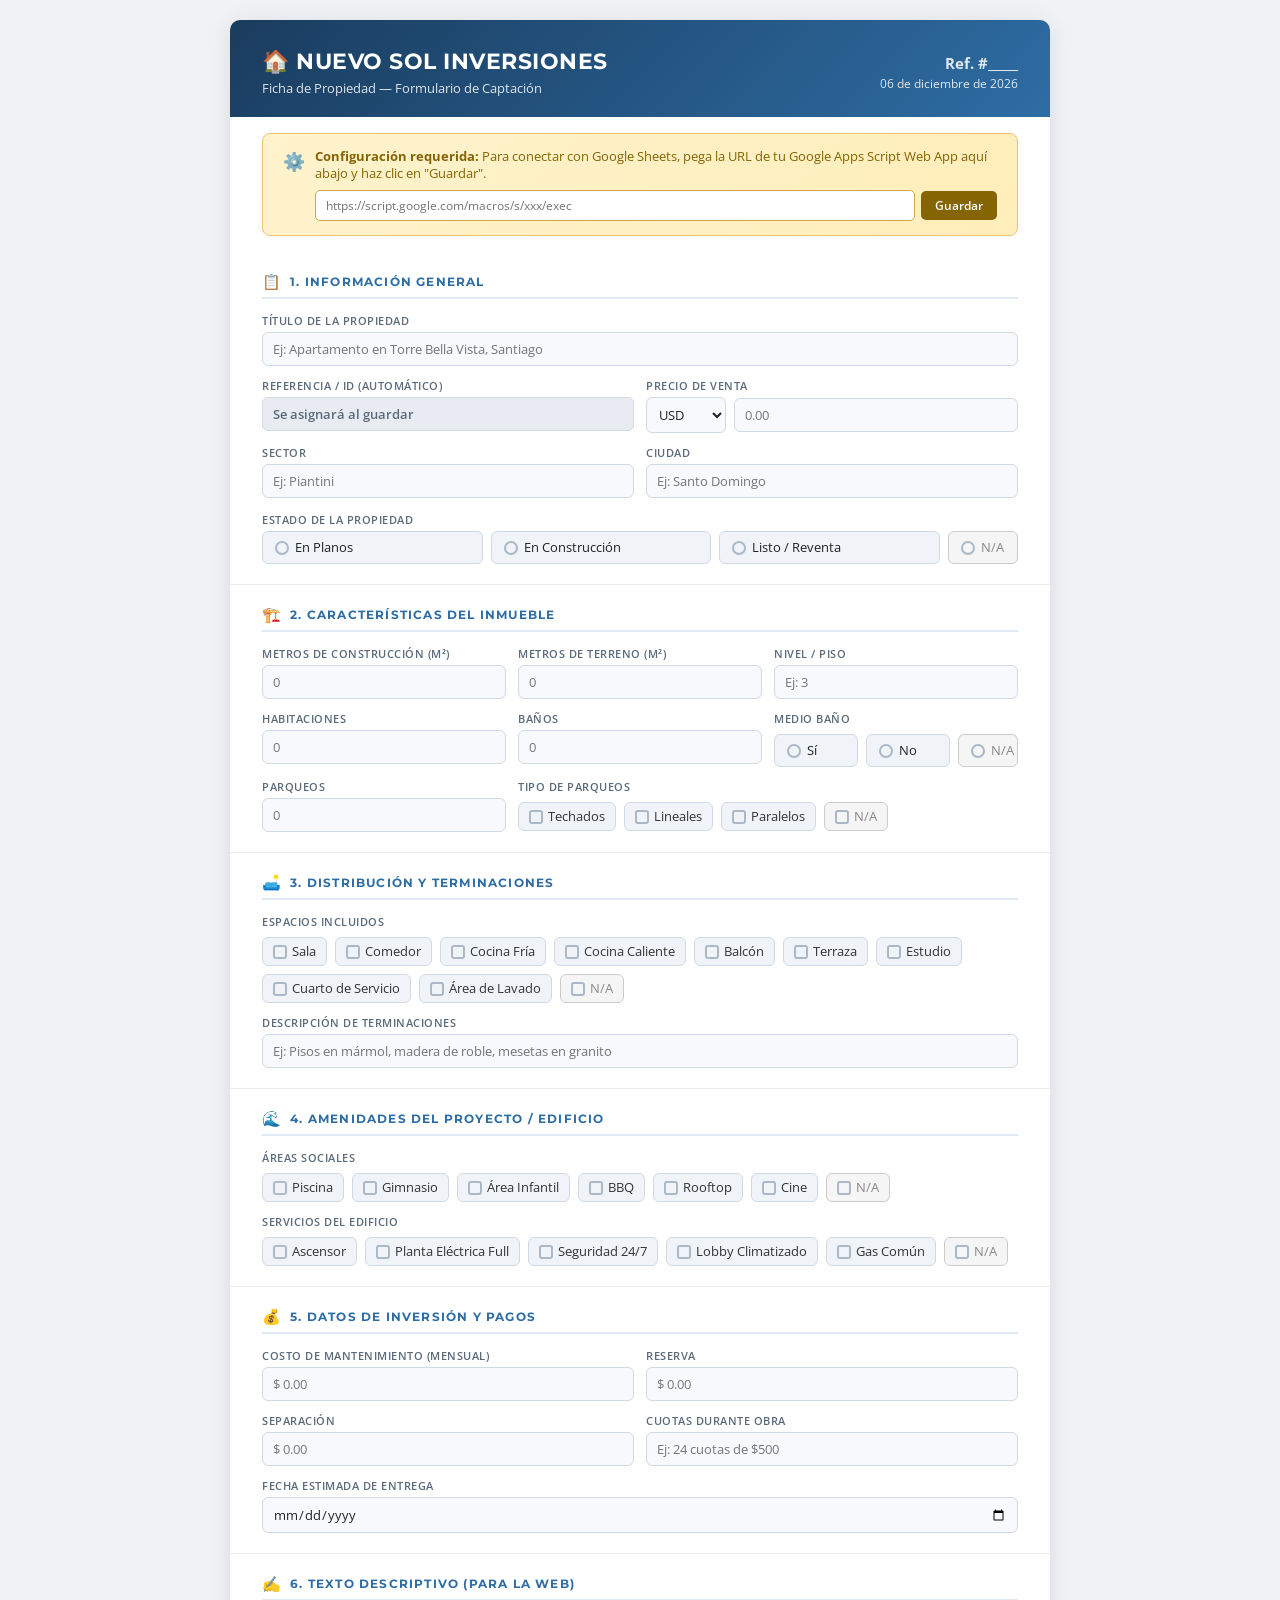
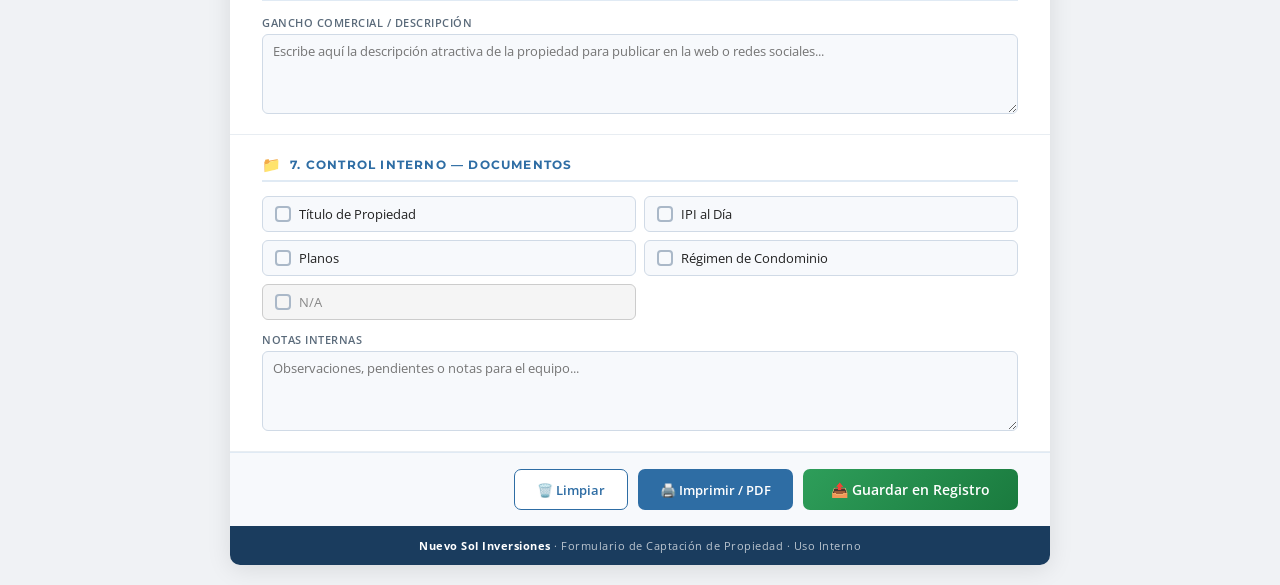
==== commit 8eb2a312: "Auto-generate reference ID on save" ====
--- a/Fichas de propiedades/ficha_propiedad.html
+++ b/Fichas de propiedades/ficha_propiedad.html
@@ -185,10 +185,11 @@
     border: 2px solid #aab8c8;
     border-radius: 3px;
     display: flex; align-items: center; justify-content: center;
-    font-size: 10px; color: #2e6da4;
+    font-size: 10px; color: transparent;
     flex-shrink: 0;
     transition: all 0.15s;
   }
+  .check-item .box::after { content: '✓'; }
   .check-item.checked .box {
     background: #2e6da4;
     border-color: #2e6da4;
@@ -334,10 +335,11 @@
     border: 2px solid #aab8c8;
     border-radius: 4px;
     display: flex; align-items: center; justify-content: center;
-    font-size: 11px;
+    font-size: 11px; color: transparent;
     flex-shrink: 0;
     transition: all 0.15s;
   }
+  .doc-box::after { content: '✓'; }
   .doc-item.checked .doc-box {
     background: #3a9a5c;
     border-color: #3a9a5c;
@@ -555,8 +557,8 @@
         <input type="text" id="titulo_propiedad" name="titulo_propiedad" placeholder="Ej: Apartamento en Torre Bella Vista, Santiago">
       </div>
       <div class="field">
-        <label class="field-label" for="referencia_id">Referencia / ID</label>
-        <input type="text" id="referencia_id" name="referencia_id" placeholder="NSI-2026-001" oninput="document.getElementById('refNum').textContent = this.value || '_____'">
+        <label class="field-label" for="referencia_id">Referencia / ID (Automático)</label>
+        <input type="text" id="referencia_id" name="referencia_id" readonly style="background-color: #e8ecf2; color: #5a6a7a; font-weight: 600; cursor: not-allowed; border-color: #d0dae6;" title="Generado automáticamente">
       </div>
       <div class="field">
         <label class="field-label">Precio de Venta</label>
@@ -752,19 +754,19 @@
     <div class="section-title"><span>📁</span> 7. Control Interno — Documentos</div>
     <div class="doc-list" data-group="documentos">
       <label class="doc-item" onclick="toggleDoc(this)">
-        <input type="checkbox" name="documentos" value="Título de Propiedad"><div class="doc-box">✓</div> Título de Propiedad
+        <input type="checkbox" name="documentos" value="Título de Propiedad"><div class="doc-box"></div> Título de Propiedad
       </label>
       <label class="doc-item" onclick="toggleDoc(this)">
-        <input type="checkbox" name="documentos" value="IPI al Día"><div class="doc-box">✓</div> IPI al Día
+        <input type="checkbox" name="documentos" value="IPI al Día"><div class="doc-box"></div> IPI al Día
       </label>
       <label class="doc-item" onclick="toggleDoc(this)">
-        <input type="checkbox" name="documentos" value="Planos"><div class="doc-box">✓</div> Planos
+        <input type="checkbox" name="documentos" value="Planos"><div class="doc-box"></div> Planos
       </label>
       <label class="doc-item" onclick="toggleDoc(this)">
-        <input type="checkbox" name="documentos" value="Régimen de Condominio"><div class="doc-box">✓</div> Régimen de Condominio
+        <input type="checkbox" name="documentos" value="Régimen de Condominio"><div class="doc-box"></div> Régimen de Condominio
       </label>
       <label class="doc-item na-item" onclick="toggleDocNa(this)">
-        <input type="checkbox" name="documentos" value="N/A"><div class="doc-box">✓</div> N/A
+        <input type="checkbox" name="documentos" value="N/A"><div class="doc-box"></div> N/A
       </label>
     </div>
     <div class="field" style="margin-top:12px;">
@@ -794,10 +796,31 @@
 
 <script>
   // ============================
-  // FECHA
+  // FECHA Y REFERENCIA AUTOMÁTICA
   // ============================
   const hoy = new Date();
   document.getElementById('fechaHoy').textContent = hoy.toLocaleDateString('es-DO', {day:'2-digit', month:'long', year:'numeric'});
+
+  function generarReferencia() {
+    const fecha = new Date();
+    const año = fecha.getFullYear().toString().slice(-2);
+    const mes = (fecha.getMonth() + 1).toString().padStart(2, '0');
+    const chars = 'ABCDEFGHIJKLMNOPQRSTUVWXYZ0123456789';
+    let randomChars = '';
+    for (let i = 0; i < 4; i++) {
+      randomChars += chars.charAt(Math.floor(Math.random() * chars.length));
+    }
+    const ref = `NSI-${año}${mes}-${randomChars}`;
+    document.getElementById('referencia_id').value = ref;
+    document.getElementById('refNum').textContent = ref;
+  }
+
+  function limpiarReferencia() {
+    document.getElementById('referencia_id').value = 'Se asignará al guardar';
+    document.getElementById('refNum').textContent = '_____';
+  }
+  
+  limpiarReferencia();
 
   // ============================
   // GOOGLE SHEETS URL CONFIG
@@ -944,7 +967,7 @@
       if (radio) radio.checked = false;
     });
     
-    document.getElementById('refNum').textContent = '_____';
+    limpiarReferencia();
     showToast('Formulario limpiado correctamente', 'info');
   }
 
@@ -1002,15 +1025,12 @@
     btn.classList.add('loading');
     btn.disabled = true;
 
+    // Generar la referencia justo antes de guardar si aún no tiene una
+    if (document.getElementById('referencia_id').value === 'Se asignará al guardar') {
+      generarReferencia();
+    }
+
     const data = collectFormData();
-
-    // Validate at least reference
-    if (!data.referencia_id) {
-      showToast('⚠️ Ingresa al menos la Referencia / ID de la propiedad', 'error');
-      btn.classList.remove('loading');
-      btn.disabled = false;
-      return;
-    }
 
     try {
       const response = await fetch(GOOGLE_SHEETS_URL, {
@@ -1053,7 +1073,7 @@
       const radio = i.querySelector('input[type="radio"]');
       if (radio) radio.checked = false;
     });
-    document.getElementById('refNum').textContent = '_____';
+    limpiarReferencia();
   }
 
   // ============================
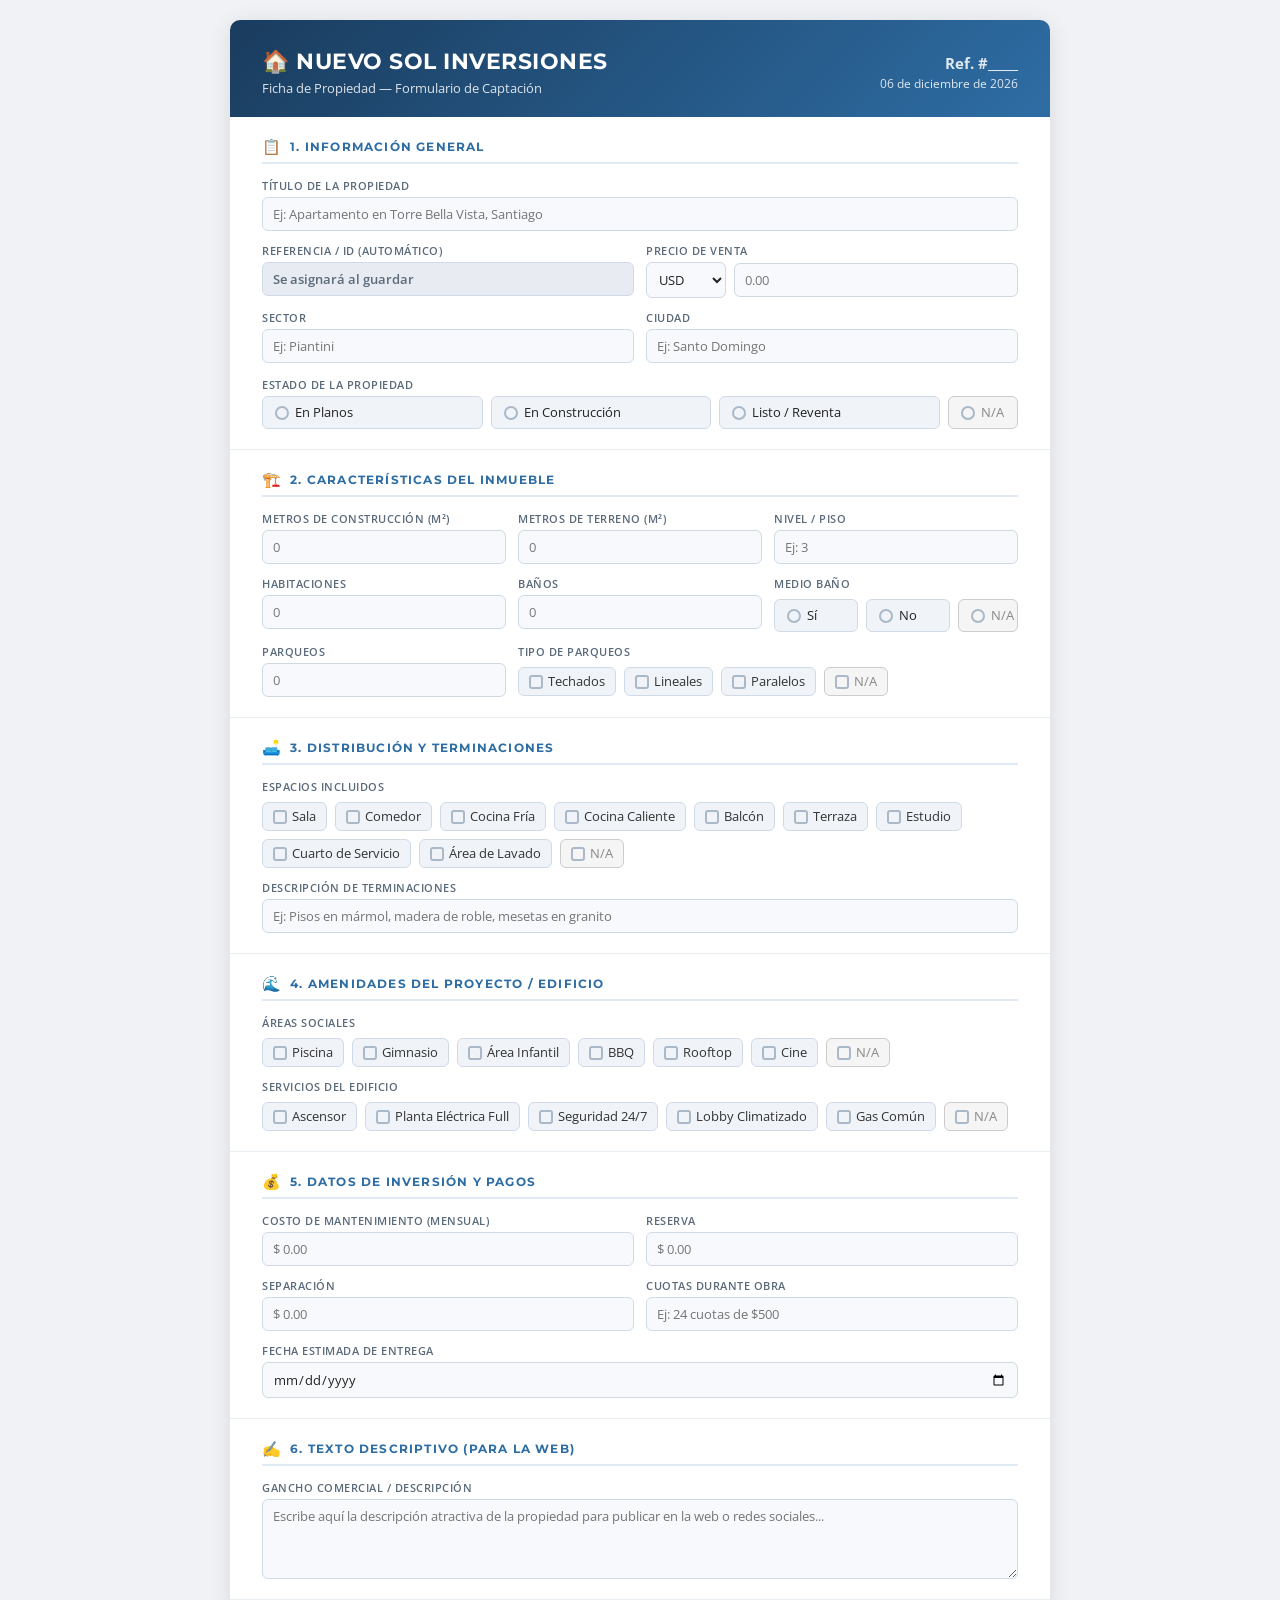
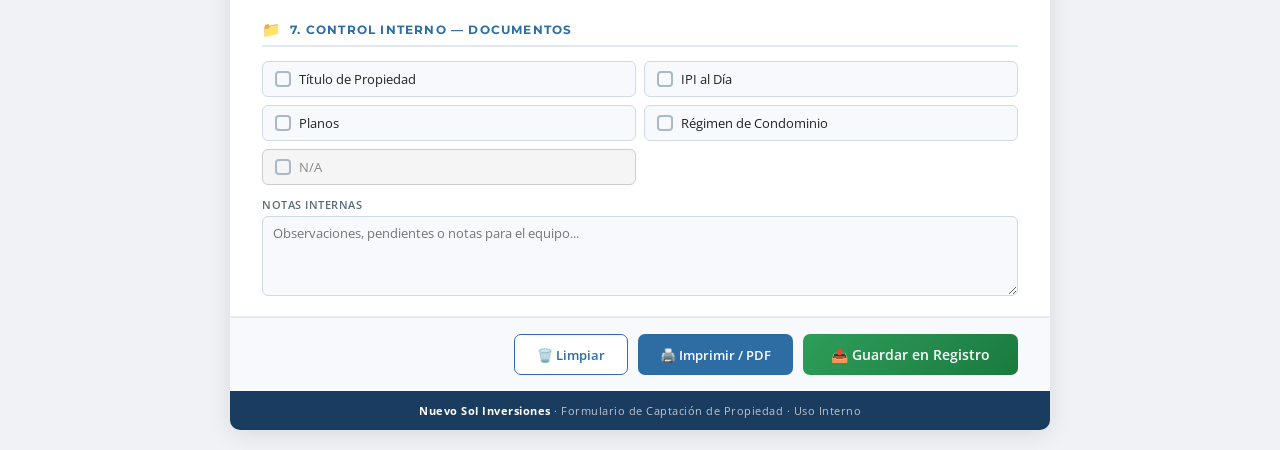
==== commit 520aab95: "Hardcode Google Apps Script Web App URL" ====
--- a/Fichas de propiedades/ficha_propiedad.html
+++ b/Fichas de propiedades/ficha_propiedad.html
@@ -825,7 +825,7 @@
   // ============================
   // GOOGLE SHEETS URL CONFIG
   // ============================
-  let GOOGLE_SHEETS_URL = localStorage.getItem('nuevo_sol_sheets_url') || '';
+  let GOOGLE_SHEETS_URL = localStorage.getItem('nuevo_sol_sheets_url') || 'https://script.google.com/macros/s/AKfycby6TgdPe5P8TxXnEcNbGVdpxYIezyTft6DMqbeQpsKPUh7uGfKgQAlRAeAv-Zn9vz0/exec';
 
   function saveGoogleSheetsUrl() {
     const input = document.getElementById('sheetsUrlInput');
